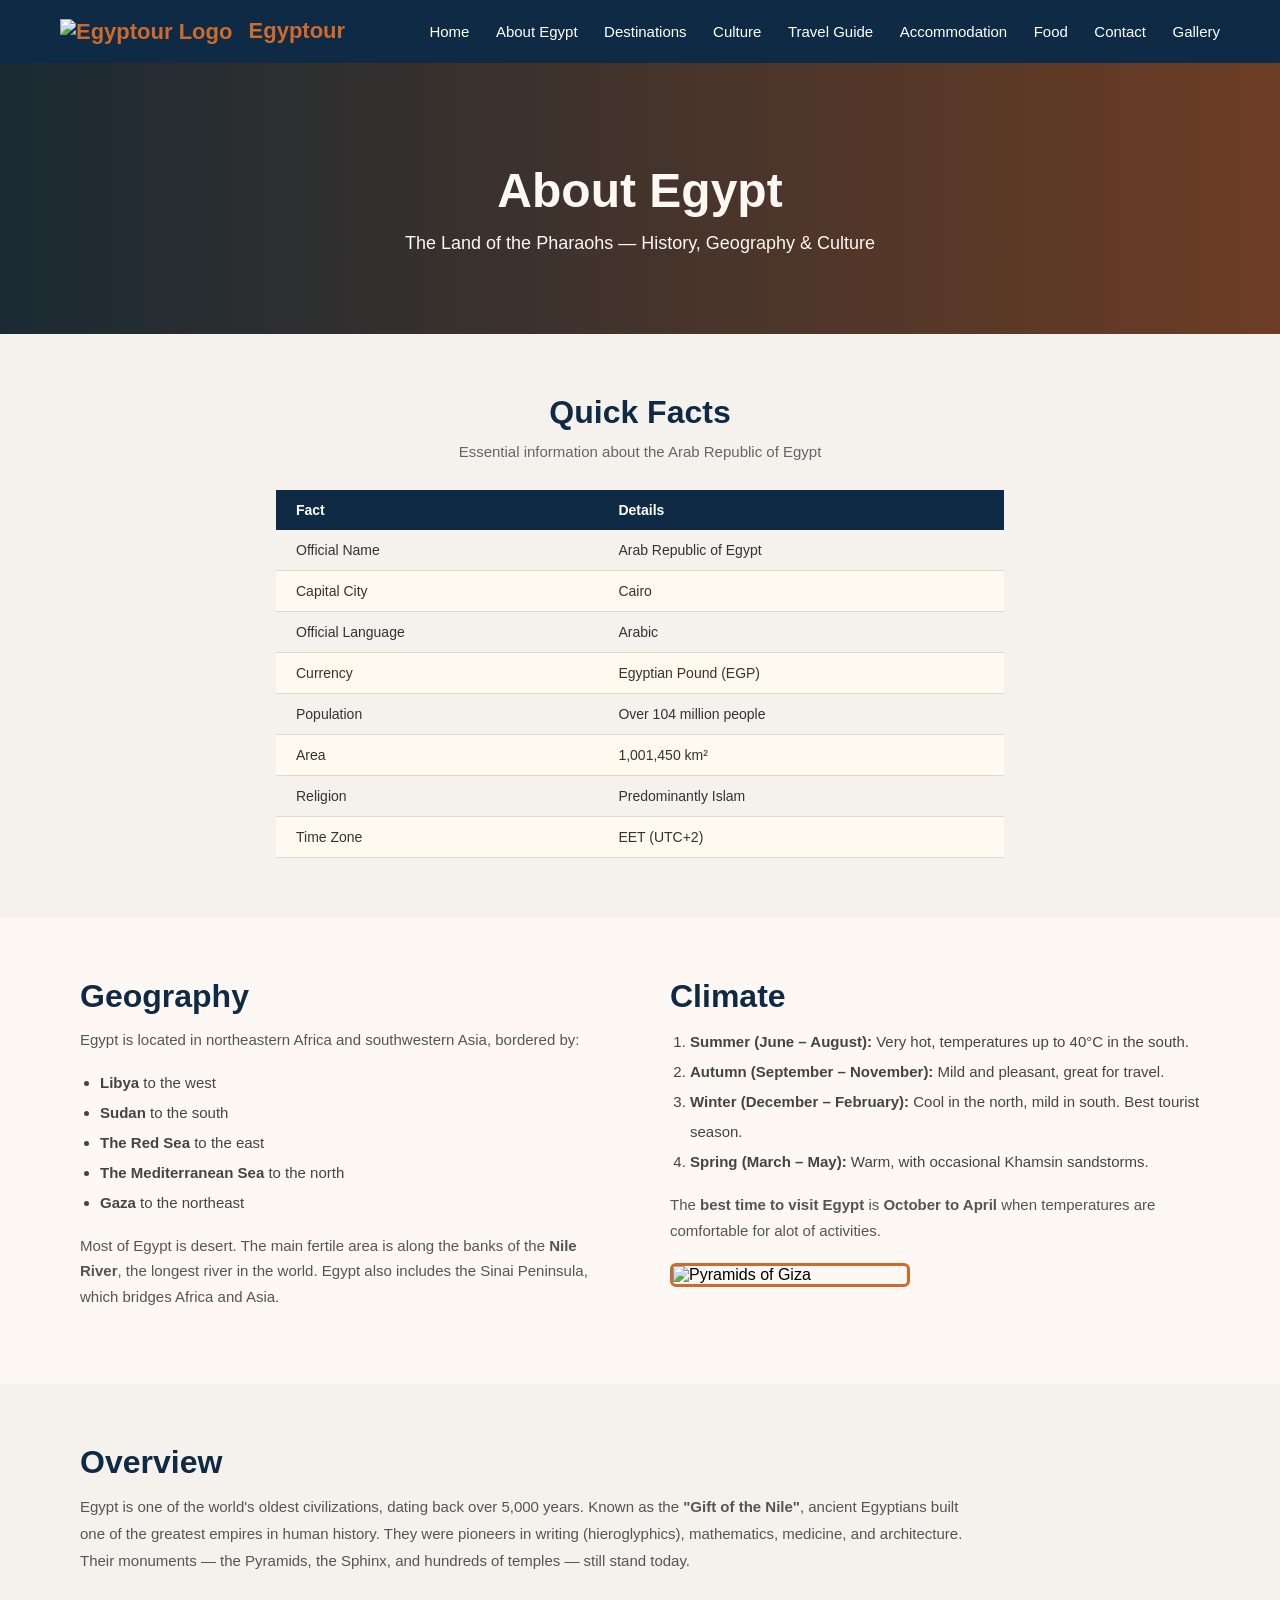
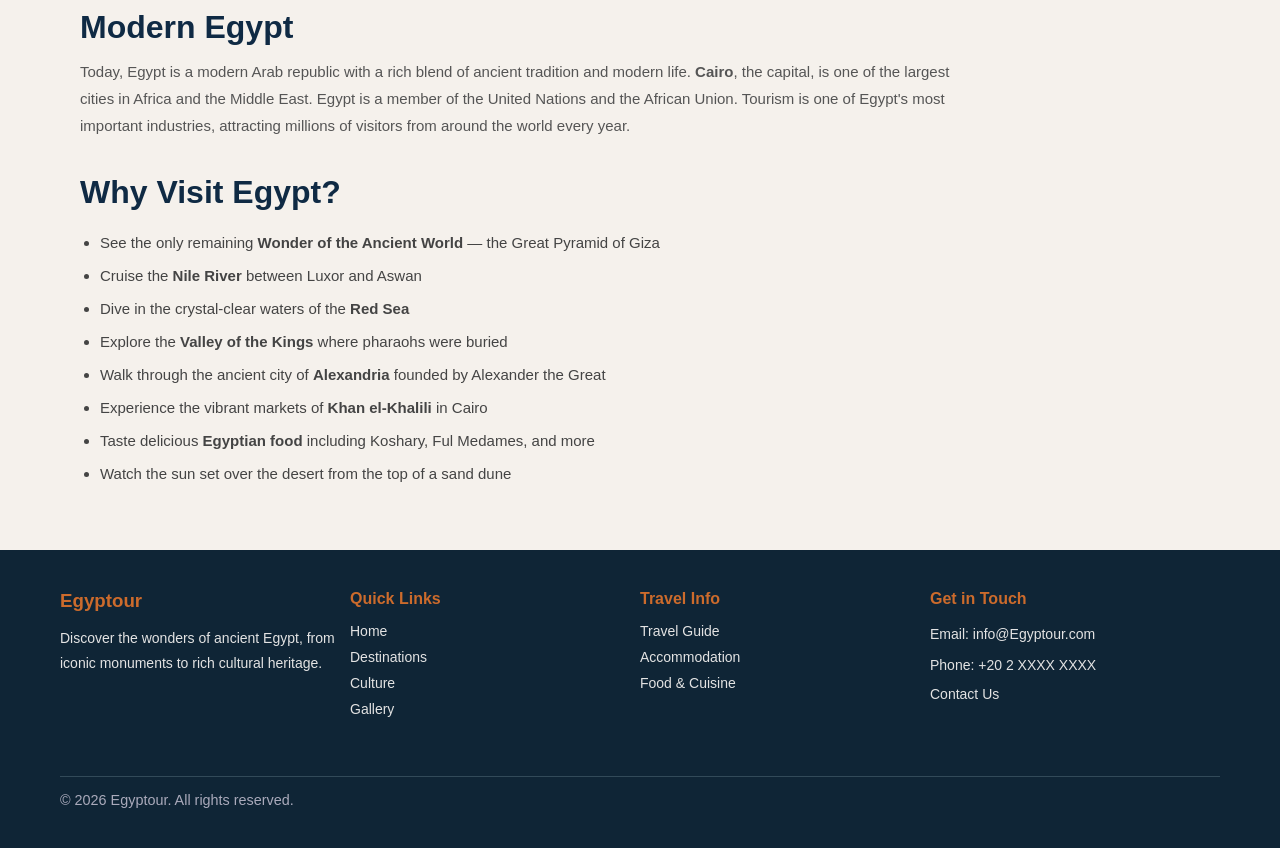
==== about.html @ 856477af "Add files via upload" ====
<!DOCTYPE html>
<html lang="en">
<head>
    <meta charset="UTF-8">
    <meta name="viewport" content="width=device-width, initial-scale=1.0">
    <title>About Egypt - Egyptour</title>
    <link rel="stylesheet" href="about.css">
    <link rel="icon" type="image/png" href="images/logo.png">

</head>
<body>

<header>
    <div class="logo">
    <img src="images/logo.png" alt="Egyptour Logo" style="height: 40px; vertical-align: middle; margin-right: 10px;">
        Egyptour
    </div>
    <nav>
        <a href="Home.html">Home</a>
        <a href="about.html">About Egypt</a>
        <a href="Destinations.html">Destinations</a>
        <a href="culture.html">Culture</a>
        <a href="hotels.html">Travel Guide</a>
        <a href="Accommodation.html">Accommodation</a>
        <a href="food.html">Food</a>
        <a href="contact.html">Contact</a>
        <a href="gallery.html">Gallery</a>
    </nav>
</header>

<section class="hero">
    <h1>About Egypt</h1>
    <p>The Land of the Pharaohs &mdash; History, Geography &amp; Culture</p>
</section>

<section class="section facts-section">
    <h2>Quick Facts</h2>
    <p>Essential information about the Arab Republic of Egypt</p>
    <table class="data-table">
        <thead>
            <tr><th>Fact</th><th>Details</th></tr>
        </thead>
        <tbody>
            <tr><td>Official Name</td><td>Arab Republic of Egypt</td></tr>
            <tr><td>Capital City</td><td>Cairo</td></tr>
            <tr><td>Official Language</td><td>Arabic</td></tr>
            <tr><td>Currency</td><td>Egyptian Pound (EGP)</td></tr>
            <tr><td>Population</td><td>Over 104 million people</td></tr>
            <tr><td>Area</td><td>1,001,450 km&#178;</td></tr>
            <tr><td>Religion</td><td>Predominantly Islam</td></tr>
            <tr><td>Time Zone</td><td>EET (UTC+2)</td></tr>
        </tbody>
    </table>
</section>

<section class="section two-col-section">
    <div class="two-col">
        <div class="col-block">
            <h2>Geography</h2>
            <p>Egypt is located in northeastern Africa and southwestern Asia, bordered by:</p>
            <ul>
                <li><strong>Libya</strong> to the west</li>
                <li><strong>Sudan</strong> to the south</li>
                <li><strong>The Red Sea</strong> to the east</li>
                <li><strong>The Mediterranean Sea</strong> to the north</li>
                <li><strong>Gaza</strong> to the northeast</li>
            </ul>
            <p>Most of Egypt is desert. The main fertile area is along the banks of the <strong>Nile River</strong>, the longest river in the world. Egypt also includes the Sinai Peninsula, which bridges Africa and Asia.</p>
        </div>
        <div class="col-block">
            <h2>Climate</h2>
            <ol>
                <li><strong>Summer (June &ndash; August):</strong> Very hot, temperatures up to 40&deg;C in the south.</li>
                <li><strong>Autumn (September &ndash; November):</strong> Mild and pleasant, great for travel.</li>
                <li><strong>Winter (December &ndash; February):</strong> Cool in the north, mild in south. Best tourist season.</li>
                <li><strong>Spring (March &ndash; May):</strong> Warm, with occasional Khamsin sandstorms.</li>
            </ol>
            <p>The <strong>best time to visit Egypt</strong> is <strong>October to April</strong> when temperatures are comfortable for alot of activities.</p>
            <img src="images/pyramids.jpg" width="240" alt="Pyramids of Giza" class="climate-img">
        </div>
    </div>
</section>

<section class="section overview-section">
    <h2>Overview</h2>
    <p>Egypt is one of the world's oldest civilizations, dating back over 5,000 years. Known as the <strong>&quot;Gift of the Nile&quot;</strong>, ancient Egyptians built one of the greatest empires in human history. They were pioneers in writing (hieroglyphics), mathematics, medicine, and architecture. Their monuments &mdash; the Pyramids, the Sphinx, and hundreds of temples &mdash; still stand today.</p>

    <h2>Modern Egypt</h2>
    <p>Today, Egypt is a modern Arab republic with a rich blend of ancient tradition and modern life. <strong>Cairo</strong>, the capital, is one of the largest cities in Africa and the Middle East. Egypt is a member of the United Nations and the African Union. Tourism is one of Egypt's most important industries, attracting millions of visitors from around the world every year.</p>

    <h2>Why Visit Egypt?</h2>
    <ul class="why-list">
        <li>See the only remaining <strong>Wonder of the Ancient World</strong> &mdash; the Great Pyramid of Giza</li>
        <li>Cruise the <strong>Nile River</strong> between Luxor and Aswan</li>
        <li>Dive in the crystal-clear waters of the <strong>Red Sea</strong></li>
        <li>Explore the <strong>Valley of the Kings</strong> where pharaohs were buried</li>
        <li>Walk through the ancient city of <strong>Alexandria</strong> founded by Alexander the Great</li>
        <li>Experience the vibrant markets of <strong>Khan el-Khalili</strong> in Cairo</li>
        <li>Taste delicious <strong>Egyptian food</strong> including Koshary, Ful Medames, and more</li>
        <li>Watch the sun set over the desert from the top of a sand dune</li>
    </ul>
</section>

<footer class="footer">
    <div class="footer-section">
        <h3>Egyptour</h3>
        <p>Discover the wonders of ancient Egypt, from iconic monuments to rich cultural heritage.</p>
    </div>
    <div class="footer-section">
        <h4>Quick Links</h4>
        <ul>
            <li><a href="Home.html">Home</a></li>
            <li><a href="Destinations.html">Destinations</a></li>
            <li><a href="culture.html">Culture</a></li>
            <li><a href="gallery.html">Gallery</a></li>
        </ul>
    </div>
    <div class="footer-section">
        <h4>Travel Info</h4>
        <ul>
            <li><a href="hotels.html">Travel Guide</a></li>
            <li><a href="Accommodation.html">Accommodation</a></li>
            <li><a href="food.html">Food &amp; Cuisine</a></li>
        </ul>
    </div>
    <div class="footer-section">
        <h4>Get in Touch</h4>
        <p>Email: info@Egyptour.com</p>
        <p>Phone: +20 2 XXXX XXXX</p>
        <a href="contact.html">Contact Us</a>
    </div>
    <div class="footer-bottom">
        <p>&copy; 2026 Egyptour. All rights reserved.</p>
    </div>
</footer>

</body>
</html>
---- about.css ----
* {
    margin: 0;
    padding: 0;
    box-sizing: border-box;
    font-family: 'Inter', sans-serif;
}

header {
    background: #0f2a44;
    color: #fff;
    padding: 18px 60px;
    display: flex;
    justify-content: space-between;
    align-items: center;
}

.logo {
    font-size: 22px;
    font-weight: bold;
    color: #cc6b2c;
}

nav a {
    color: white;
    text-decoration: none;
    margin-left: 22px;
    font-size: 15px;
}

nav a:hover {
    color: #f39c12;
}

.hero {
    background: linear-gradient(90deg, #1a2a33, #6d3d24);
    color: #fdf8f3;
    display: flex;
    flex-direction: column;
    align-items: center;
    justify-content: center;
    text-align: center;
    padding: 100px 20px 80px;
}

.hero h1 {
    font-size: 48px;
    margin-bottom: 15px;
}

.hero p {
    font-size: 18px;
}

.section {
    padding: 60px 80px;
}

.section h2 {
    font-size: 32px;
    color: #0f2a44;
    margin-bottom: 12px;
    margin-top: 35px;
}

.section h2:first-child {
    margin-top: 0;
}

.section > p {
    color: #666;
    margin-bottom: 30px;
    font-size: 15px;
}

.facts-section {
    background: #f5f1ec;
    text-align: center;
}


.data-table {
    width: 65%;
    margin: 0 auto;
    border-collapse: collapse;
    font-size: 14px;
    text-align: left;
}

.data-table thead th {
    background: #0f2a44;
    color: white;
    padding: 12px 20px;
}

.data-table tbody td {
    padding: 12px 20px;
    border-bottom: 1px solid #e0d8cf;
    color: #333;
}

.data-table tbody tr:nth-child(even) td {
    background-color: #fffaf0;
}

.two-col-section {
    background: #fdf8f3;
}

.two-col {
    display: flex;
    gap: 60px;
}

.col-block {
    flex: 1;
}

.col-block h2 {
    margin-top: 0;
}

.col-block p {
    font-size: 15px;
    color: #555;
    line-height: 1.7;
    margin-bottom: 15px;
}

.col-block ul,
.col-block ol {
    padding-left: 20px;
    font-size: 15px;
    color: #444;
    line-height: 2;
    margin-bottom: 15px;
}

.climate-img {
    border: 3px solid #cc6b2c;
    margin-top: 20px;
    display: block;
    border-radius: 6px;
}

.overview-section {
    background: #f5f1ec;
}

.overview-section p {
    font-size: 15px;
    color: #555;
    line-height: 1.8;
    margin-bottom: 20px;
    max-width: 900px;
}

.why-list {
    padding-left: 20px;
    font-size: 15px;
    color: #444;
    line-height: 2.2;
    max-width: 900px;
    margin-top: 15px;
}

.footer {
    background: #0f2536;
    color: #e3e3e3;
    display: flex;
    flex-wrap: wrap;
    justify-content: space-between;
    padding: 40px 60px;
}

.footer-section {
    flex: 1;
    min-width: 200px;
    margin-bottom: 20px;
}

.footer-section h3,
.footer-section h4 {
    color: #cc6b2c;
    margin-bottom: 14px;
}

.footer-section p {
    font-size: 14px;
    line-height: 1.8;
    color: #e3e3e3;
    margin-bottom: 6px;
}

.footer-section ul {
    list-style: none;
    padding: 0;
}

.footer-section ul li {
    margin-bottom: 8px;
}

.footer-section a {
    color: #e3e3e3;
    text-decoration: none;
    font-size: 14px;
}

.footer-section a:hover {
    color: #cc6b2c;
}

.footer-bottom {
    width: 100%;
    border-top: 1px solid #324a59;
    margin-top: 30px;
    padding-top: 15px;
    display: flex;
    justify-content: space-between;
    font-size: 0.9rem;
    color: #aab;
}
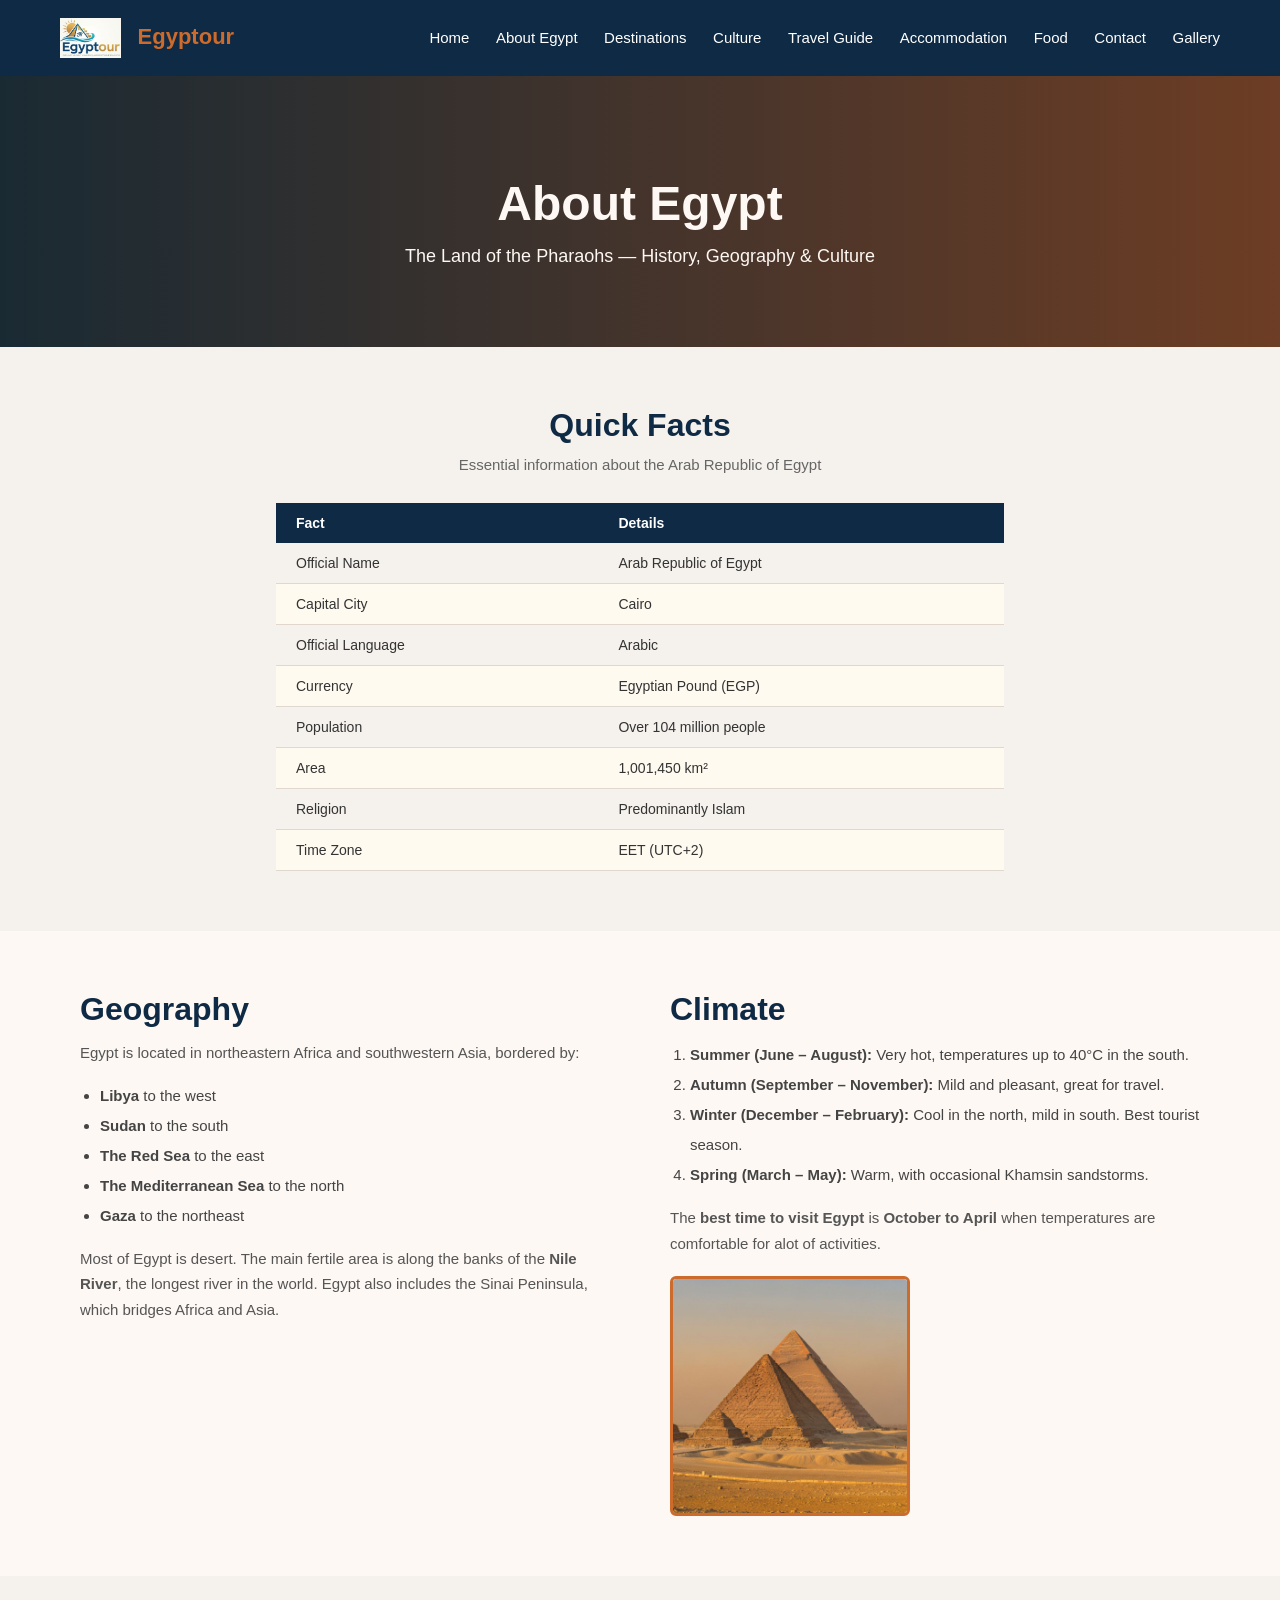
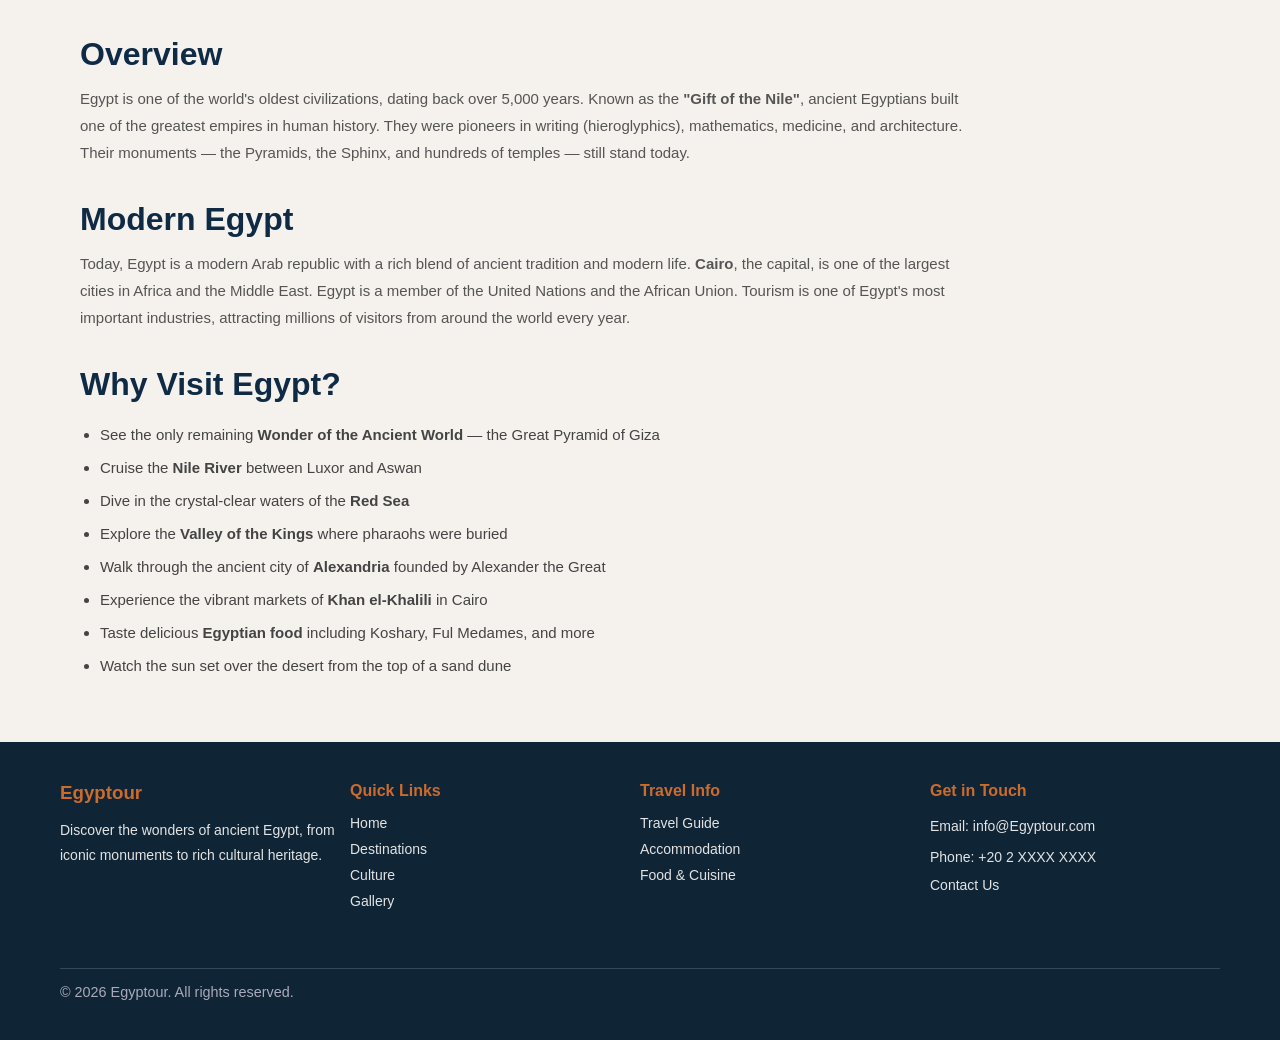
==== commit 19511af6: "Add files via upload" ====
--- a/about.html
+++ b/about.html
@@ -16,7 +16,7 @@
         Egyptour
     </div>
     <nav>
-        <a href="Home.html">Home</a>
+        <a href="index.html">Home</a>
         <a href="about.html">About Egypt</a>
         <a href="Destinations.html">Destinations</a>
         <a href="culture.html">Culture</a>
@@ -109,7 +109,7 @@
     <div class="footer-section">
         <h4>Quick Links</h4>
         <ul>
-            <li><a href="Home.html">Home</a></li>
+            <li><a href="index.html">Home</a></li>
             <li><a href="Destinations.html">Destinations</a></li>
             <li><a href="culture.html">Culture</a></li>
             <li><a href="gallery.html">Gallery</a></li>
